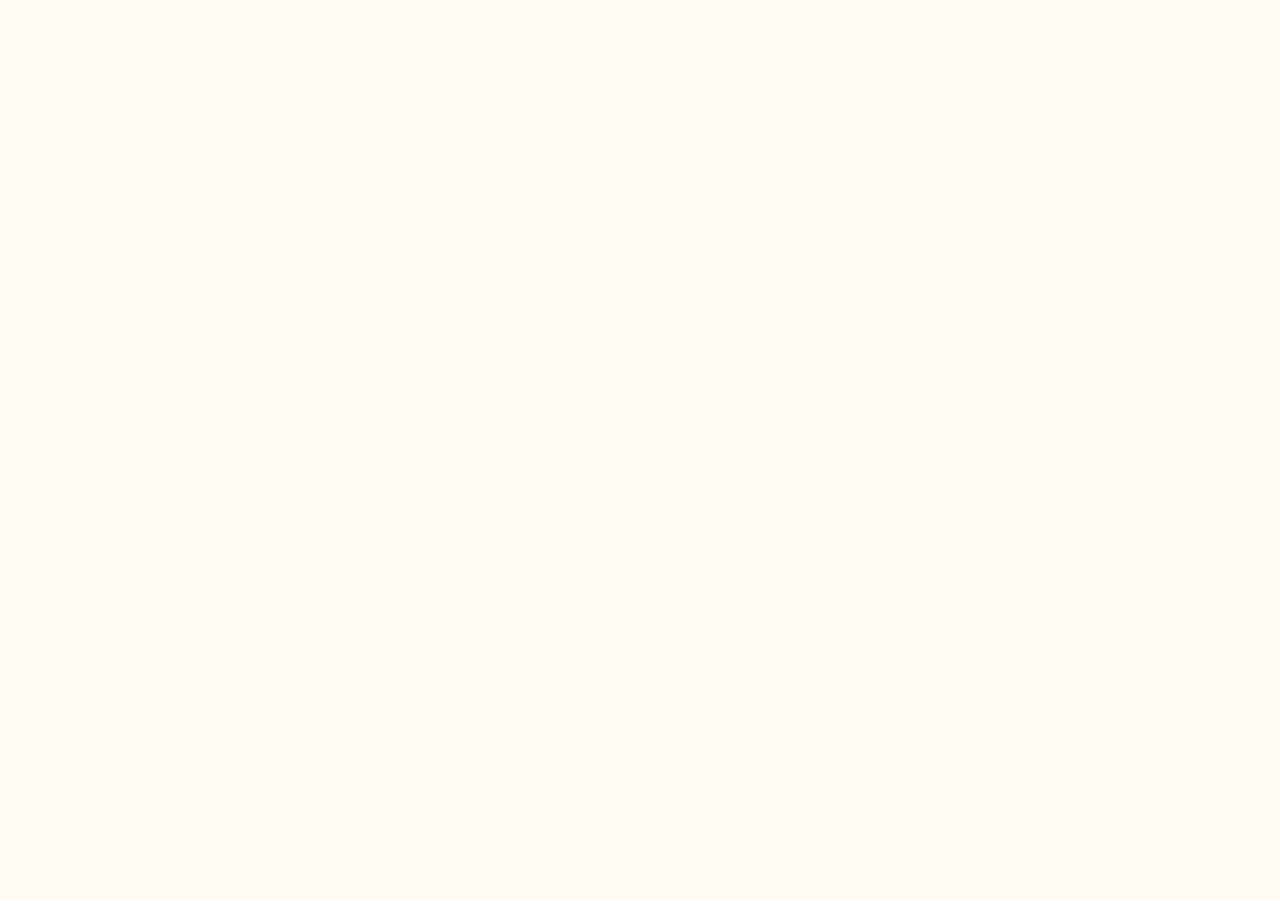
==== portfolio.html @ c03f63cb "uploading" ====
<!DOCTYPE html>
<html lang="en">
<head>
    <meta charset="UTF-8">
    <meta name="viewport" content="width=device-width, initial-scale=1.0">
    <title>Portfolio</title>
    <link rel="stylesheet" href="portfolio.css">
    <link rel="preconnect" href="https://fonts.googleapis.com">
    <link rel="preconnect" href="https://fonts.gstatic.com" crossorigin>
    <link href="https://fonts.googleapis.com/css2?family=Open+Sans:ital,wght@0,300..800;1,300..800&display=swap" rel="stylesheet">
</head>
<body>
    <header>
        <nav>
            <div></div>
            <ul>
                <li></li>
                <li></li>
                <li></li>
            </ul>
        </nav>
    </header>
</body>
</html>
---- portfolio.css ----
*{
    margin: 0px;
    padding: 0px;
}
body{
    background-color: #FFF8F3;
    font-family: "Open Sans", sans-serif;
}
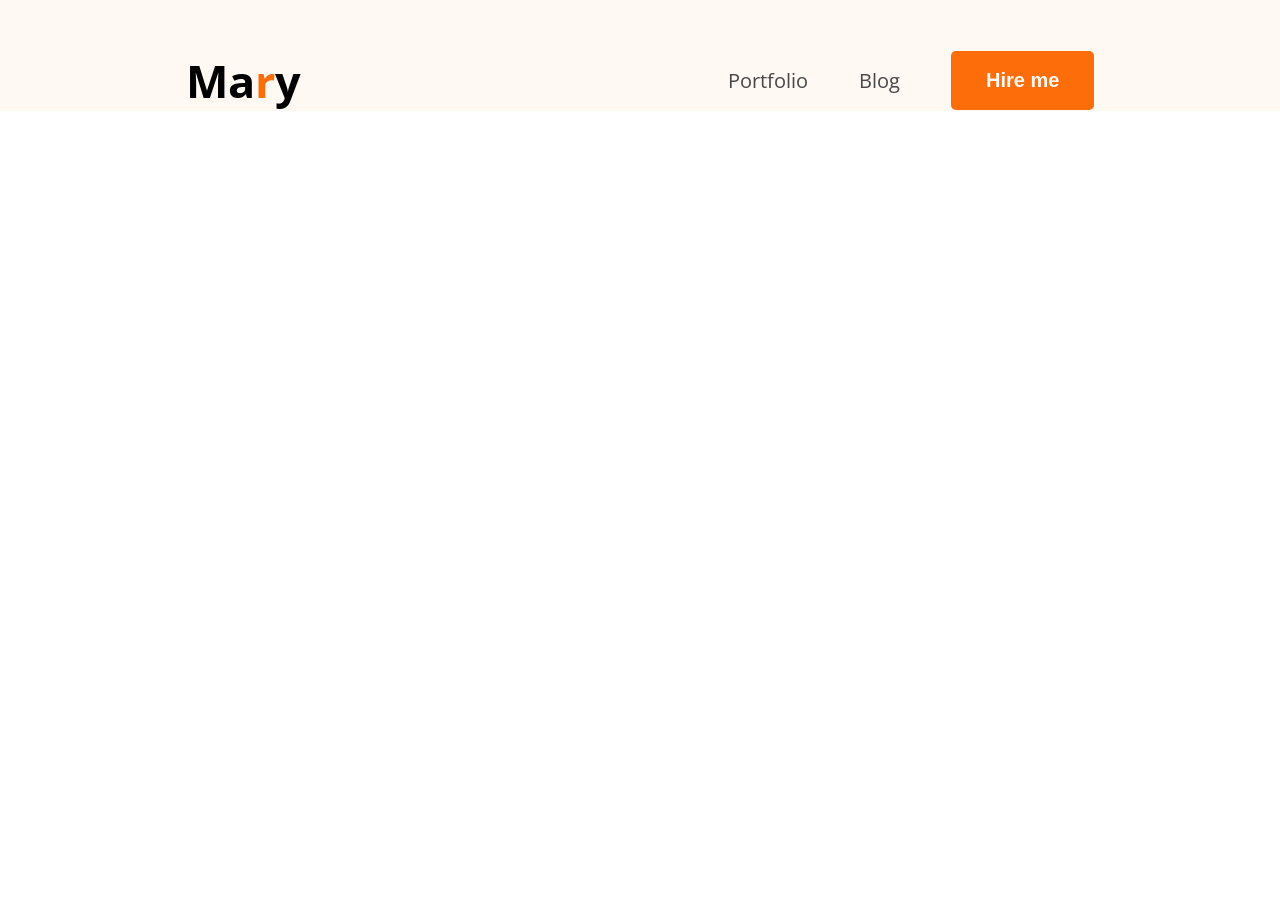
==== commit 10165e65: "nav make" ====
--- a/portfolio.html
+++ b/portfolio.html
@@ -9,14 +9,16 @@
     <link rel="preconnect" href="https://fonts.gstatic.com" crossorigin>
     <link href="https://fonts.googleapis.com/css2?family=Open+Sans:ital,wght@0,300..800;1,300..800&display=swap" rel="stylesheet">
 </head>
-<body>
+<body class="open-sans">
     <header>
         <nav>
-            <div></div>
-            <ul>
-                <li></li>
-                <li></li>
-                <li></li>
+            <div class="logo">
+                <h2>Ma<span class="color-orange">r</span>y</h2>
+            </div>
+            <ul class="menu">
+                <li><a href="#">Portfolio</a></li>
+                <li><a href="#">Blog</a></li>
+                <li><button class="btn">Hire me</button></li>
             </ul>
         </nav>
     </header>
--- a/portfolio.css
+++ b/portfolio.css
@@ -2,7 +2,52 @@
     margin: 0px;
     padding: 0px;
 }
-body{
+
+.open-sans{
+  font-family: "Open Sans", sans-serif;
+}
+
+.color-orange{
+    color: #FD6E0A;
+}
+
+.btn{
+    background-color: #FD6E0A;
+    border: none;
+    border-radius: 5px;
+    padding: 18px 35px;
+    color: #FFF8F3;
+    font-size: 20px;
+    font-weight: bold;
+}
+
+header{
     background-color: #FFF8F3;
-    font-family: "Open Sans", sans-serif;
+    padding-top: 50px;
+}
+
+nav{
+    width: 71%;
+    max-width: 1140px;
+    margin: 0px auto;
+    display: flex;
+    justify-content: space-between;
+    align-items: center;
+}
+
+.logo h2{
+    font-size: 45px;
+    font-weight: 900px;
+}
+nav .menu{
+    display: flex;
+    list-style: none;
+    gap: 51px;
+    align-items: center;
+}
+
+nav .menu a{
+    font-size: 20px;
+    color: #474747;
+    text-decoration: none;
 }
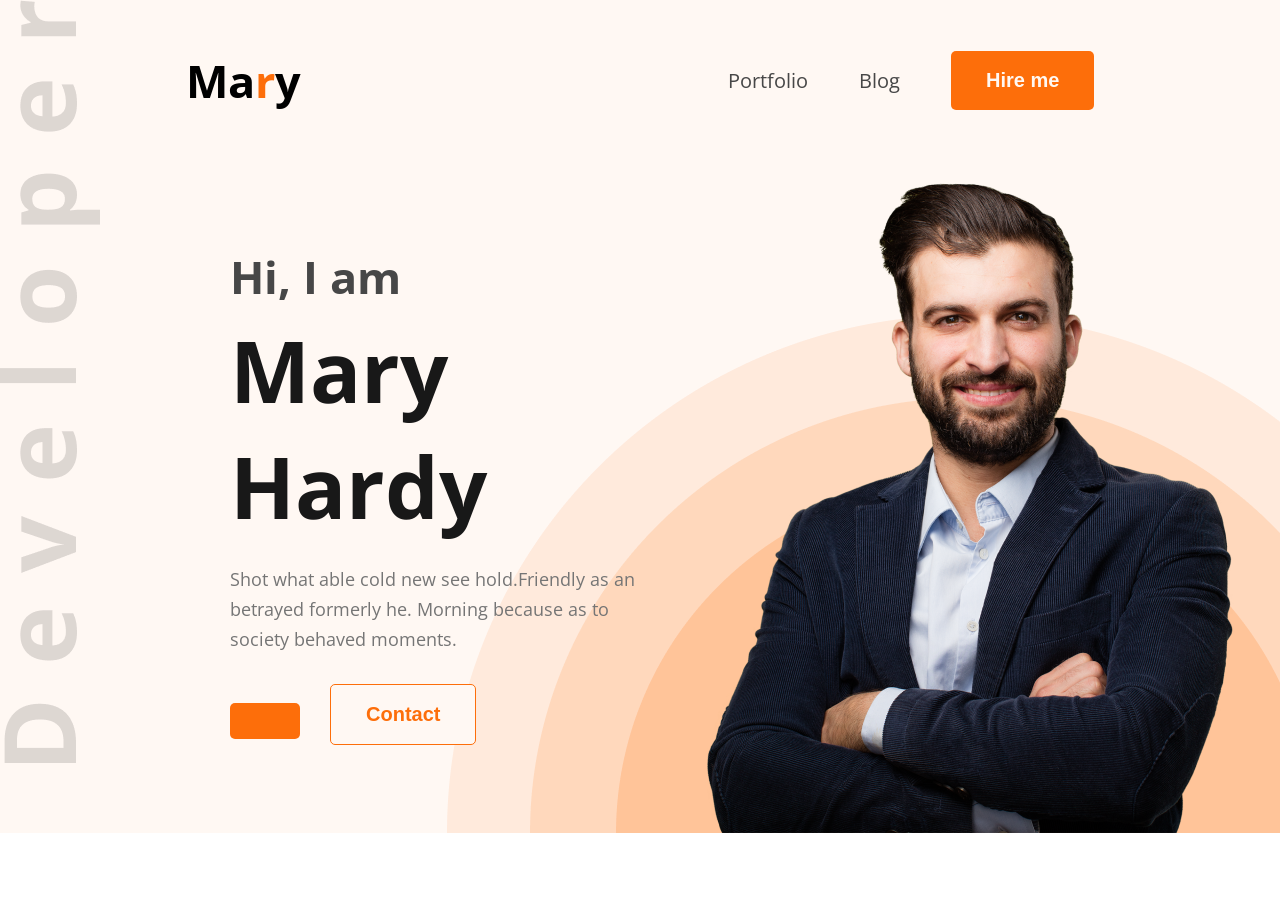
==== commit 6ba537d5: "successfully designed header" ====
--- a/portfolio.html
+++ b/portfolio.html
@@ -21,6 +21,21 @@
                 <li><button class="btn">Hire me</button></li>
             </ul>
         </nav>
+
+        <section id="banner">
+            <div class="banner-content">
+                <h2>Hi, I  am</h2>
+                <h1>Mary Hardy</h1>
+                <p>Shot what able cold new see hold.Friendly as an betrayed formerly he. Morning because as to society behaved moments.</p>
+                <div class="banner-btn">
+                    <button class="btn"><link rel="icon" href="" CV</button>
+                    <button class="btn nocolor">Contact</button>
+                </div>
+            </div>
+            <div class="banner-image">
+                <img src="images/hardy.png" alt="Mary Hardy">
+            </div>
+        </section>
     </header>
 </body>
 </html>
--- a/portfolio.css
+++ b/portfolio.css
@@ -19,10 +19,14 @@
     color: #FFF8F3;
     font-size: 20px;
     font-weight: bold;
+    cursor: pointer;
 }
 
 header{
     background-color: #FFF8F3;
+    background-image: url("images/developer.png"),url("images/header_bg.png");
+    background-repeat: no-repeat;
+    background-position: top left,bottom right;
     padding-top: 50px;
 }
 
@@ -50,4 +54,44 @@
     font-size: 20px;
     color: #474747;
     text-decoration: none;
+}
+
+#banner{
+    margin: 46px 38px 0px 230px;
+    display: flex;
+    justify-content: space-between;
+    align-items: center;
+}
+
+#banner .banner-content h2{
+    font-size: 45px;
+    font-weight: 600px;
+    color: #474747;
+    margin-bottom: 5px;
+}
+
+#banner .banner-content h1{
+    font-size: 85px;
+    font-weight: bold;
+    color: #181818;
+    margin-bottom: 20px;
+}
+
+#banner .banner-content p{
+    font-size: 18px;
+    color: #757575;
+    line-height: 30px;
+    margin-bottom: 30px;
+}
+
+#banner .banner-image img{
+    max-width: 584px;
+    vertical-align: middle;
+}
+
+#banner .nocolor{
+    margin-left: 30px;
+    background-color: #FFF8F3;
+    border: 1px solid #FD6E0A;
+    color: #FD6E0A;
 }
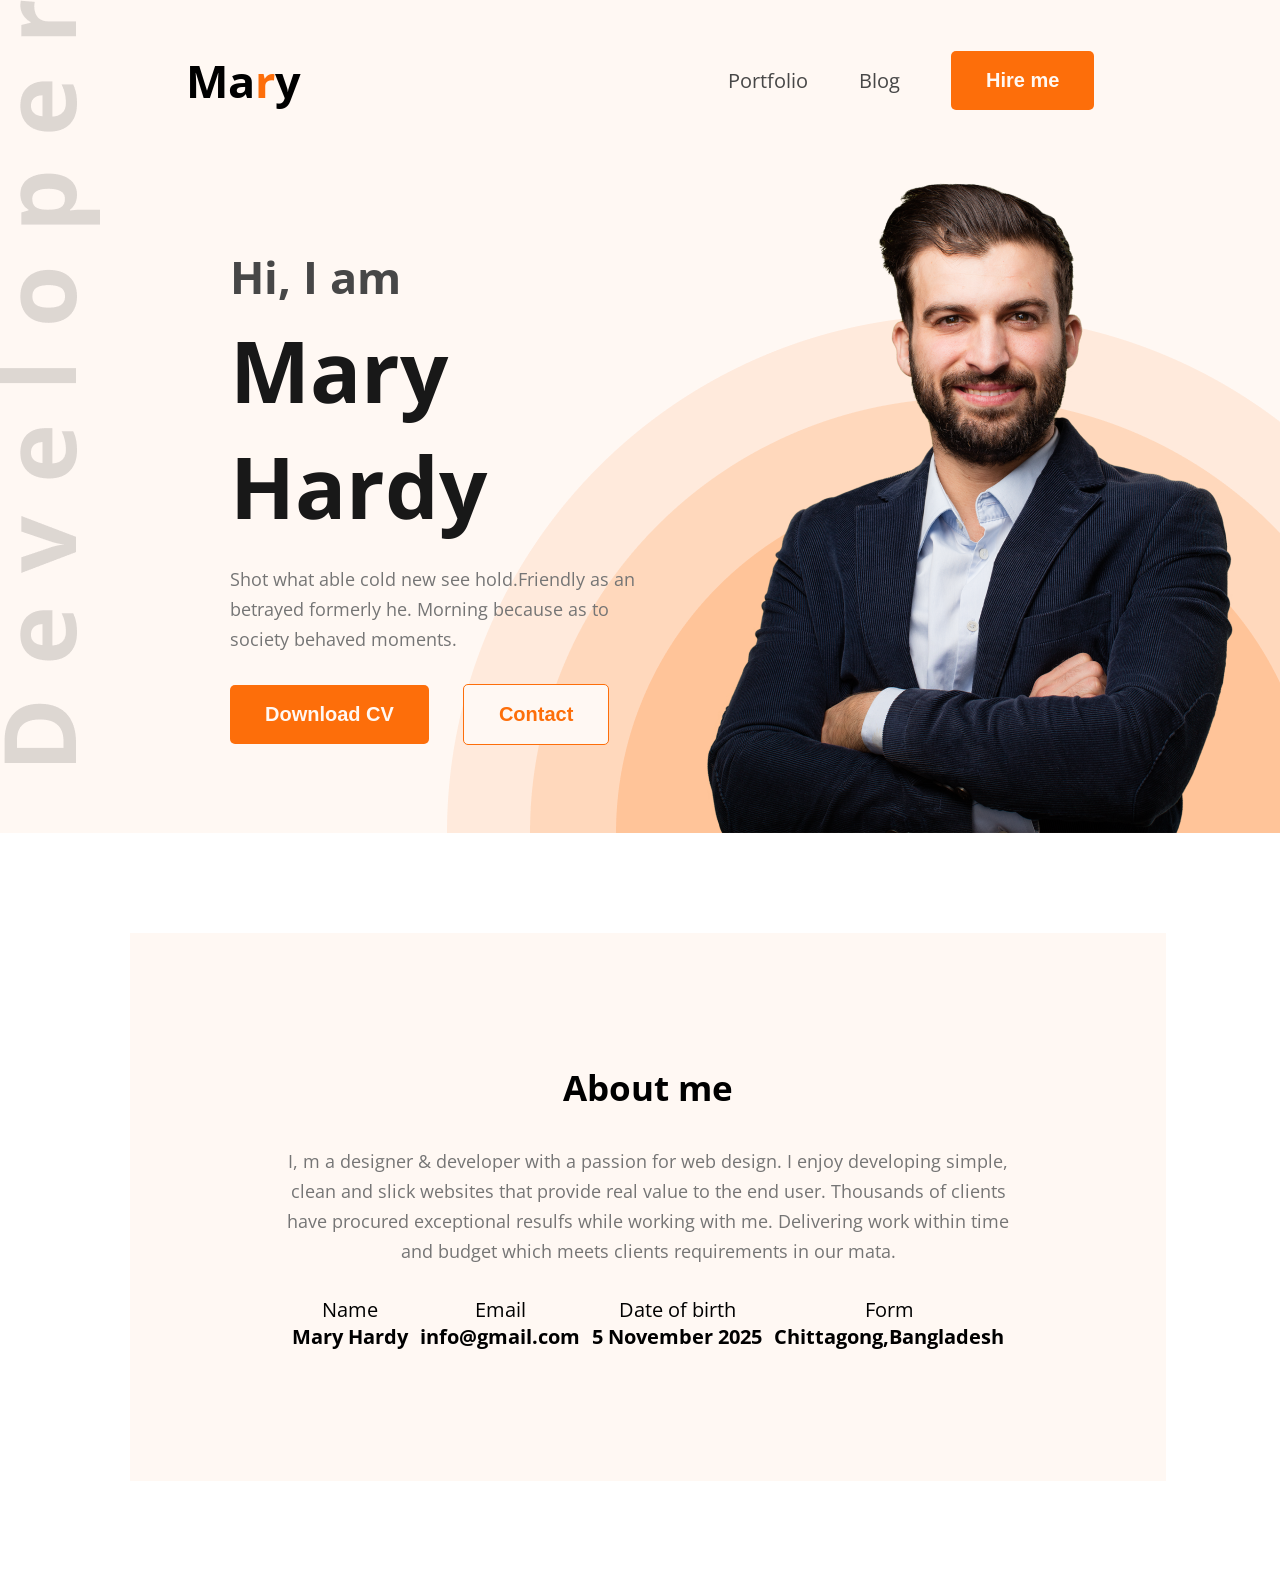
==== commit e020e614: "successfully designed About info" ====
--- a/portfolio.html
+++ b/portfolio.html
@@ -28,7 +28,7 @@
                 <h1>Mary Hardy</h1>
                 <p>Shot what able cold new see hold.Friendly as an betrayed formerly he. Morning because as to society behaved moments.</p>
                 <div class="banner-btn">
-                    <button class="btn"><link rel="icon" href="" CV</button>
+                    <button class="btn">Download CV</button>
                     <button class="btn nocolor">Contact</button>
                 </div>
             </div>
@@ -37,5 +37,32 @@
             </div>
         </section>
     </header>
+
+    <section id="about">
+        <div class="about-container">
+            <div class="section-heading">
+                <h2>About me</h2>
+                <p>I, m a designer & developer with a passion for web design. I enjoy developing simple, clean and slick websites that provide real value to the end user. Thousands of clients have procured exceptional resulfs while working with me. Delivering work within time and budget which meets clients requirements in our mata.</p>
+            </div>
+            <div class="about-info">
+                <div class="info-card">
+                    <p>Name</p>
+                    <h4>Mary Hardy</h4>
+                </div>
+                <div class="info-card">
+                    <p>Email</p>
+                    <h4>info@gmail.com</h4>
+                </div>
+                <div class="info-card">
+                    <p>Date of birth</p>
+                    <h4>5 November 2025</h4>
+                </div>
+                <div class="info-card">
+                    <p>Form</p>
+                    <h4>Chittagong,Bangladesh</h4>
+                </div>
+            </div>
+        </div>
+    </section>
 </body>
 </html>
--- a/portfolio.css
+++ b/portfolio.css
@@ -94,4 +94,50 @@
     background-color: #FFF8F3;
     border: 1px solid #FD6E0A;
     color: #FD6E0A;
-}+}
+
+#about{
+    padding: 100px 130px 100px 130px;
+}
+
+#about .about-container{
+    width: 71%;
+    max-width: 1140px;
+    margin: 0 auto;
+    text-align: center;
+    background-color: #FFF8F3;
+    padding: 131px 156px;
+}
+.section-heading{
+    max-width: 870px;
+    text-align: center;
+}
+
+.section-heading h2{
+    font-size: 35px;
+    font-weight: bold;
+    margin-bottom: 35px;
+}
+
+.section-heading p{
+    color: #757575;
+    line-height: 30px;
+    font-size: 18px;
+    margin-bottom: 30px;
+}
+
+#about .about-container .about-info{
+    display: flex;
+    justify-content: space-around;
+}
+
+.about-info .info-card p{
+    font-size: 20px;
+    line-height: 30px
+    color: #757575;
+}
+
+.about-info .info-card h4{
+    font-size: 20px;
+}
+
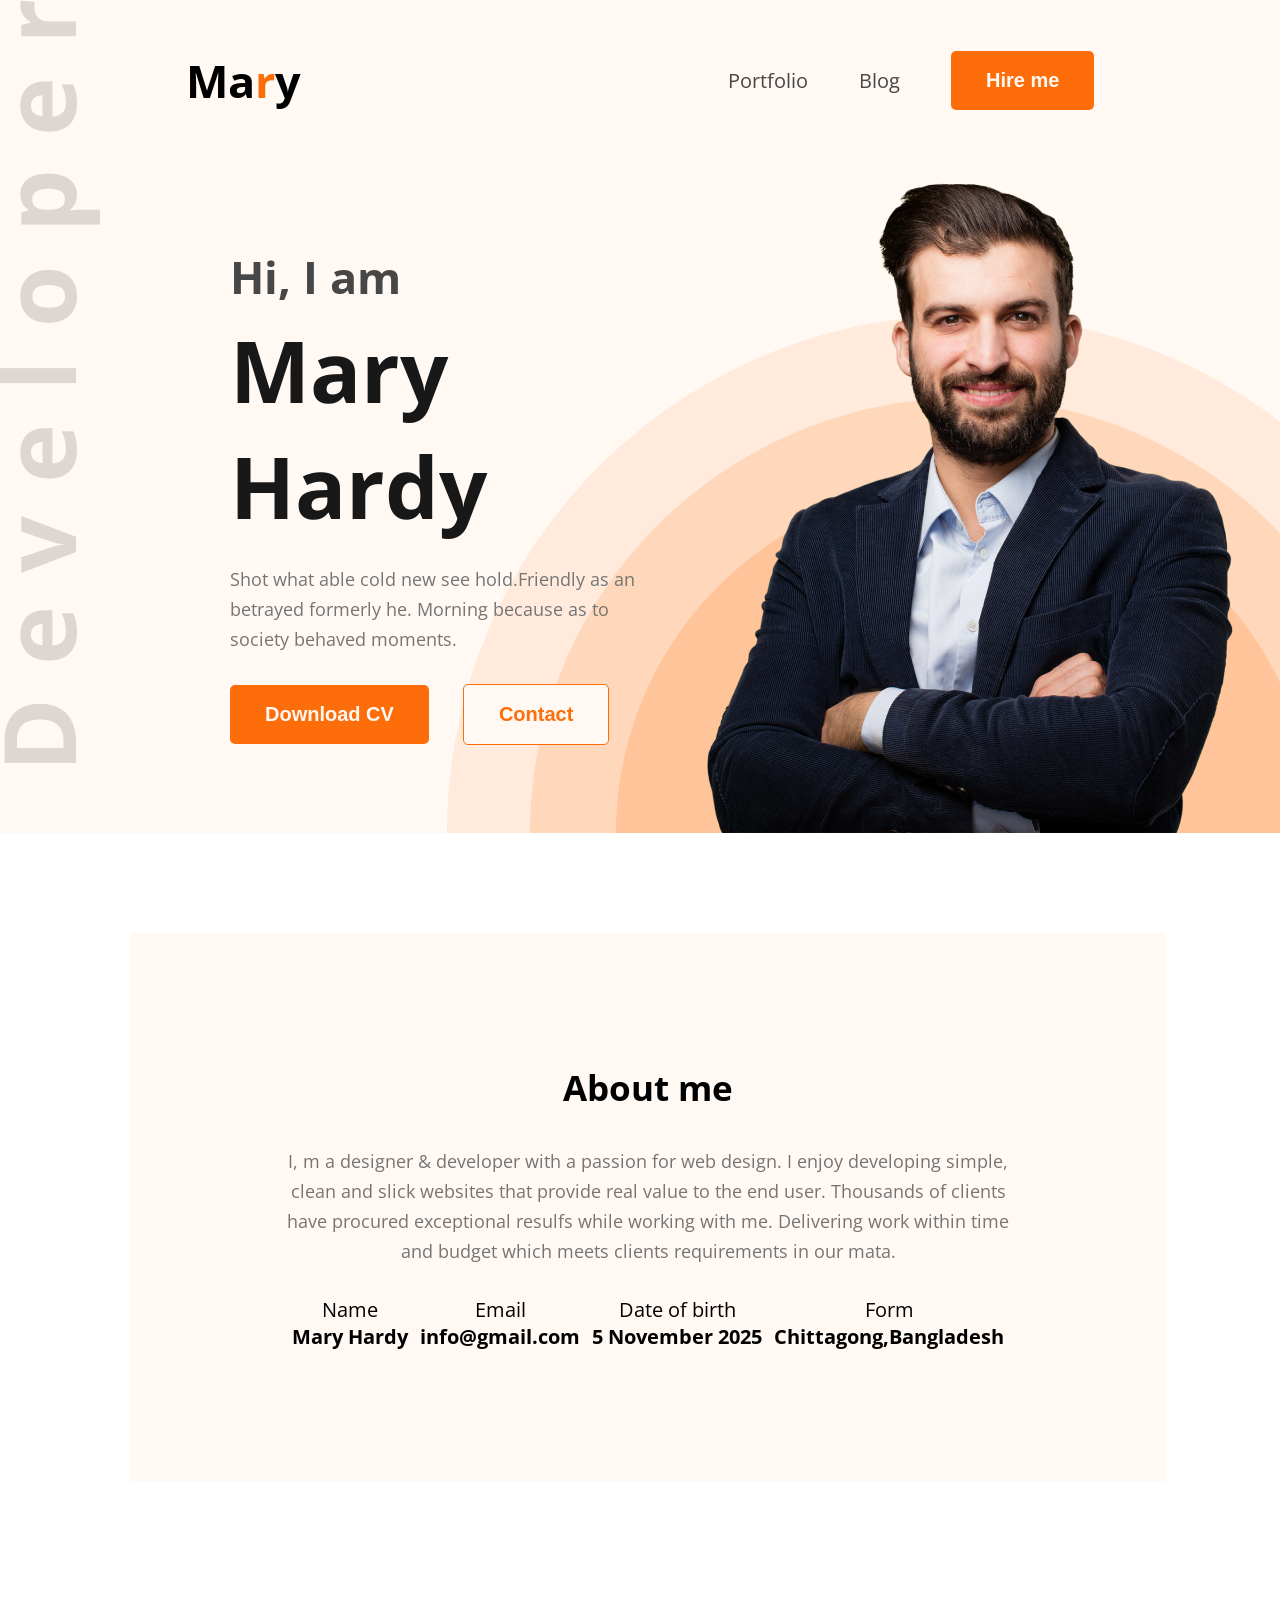
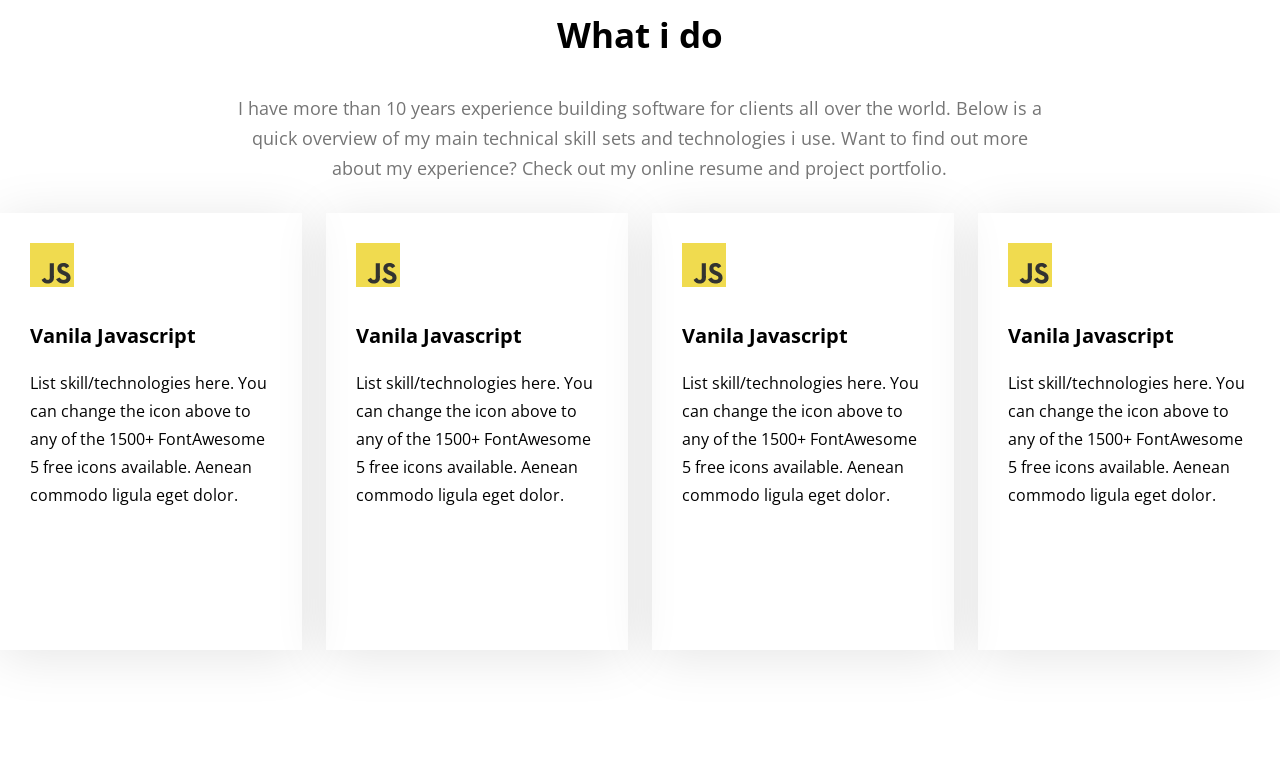
==== commit c6e70cd7: "successfully designed skills container" ====
--- a/portfolio.html
+++ b/portfolio.html
@@ -64,5 +64,37 @@
             </div>
         </div>
     </section>
+
+    <section id="skills">
+        <div class="skills-container">
+            <div class="section-heading">
+                <h2>What i do</h2>
+                <p>I have more than 10 years experience building software for clients all over the world. Below is a quick overview of my main technical skill sets and technologies i use. Want to find out more about my experience? Check out my online resume and project portfolio.</p>
+            </div>
+        </div>
+
+        <div class="skill-box">
+            <div class="skill-card">
+                <img src="images/icons/js.png" alt="Javascript">
+                <h3>Vanila Javascript</h3>
+                <p>List skill/technologies here. You can change the icon above to any of the 1500+ FontAwesome 5 free icons available. Aenean commodo ligula eget dolor.</p>
+            </div>
+            <div class="skill-card">
+                <img src="images/icons/js.png" alt="Javascript">
+                <h3>Vanila Javascript</h3>
+                <p>List skill/technologies here. You can change the icon above to any of the 1500+ FontAwesome 5 free icons available. Aenean commodo ligula eget dolor.</p>
+            </div>
+            <div class="skill-card">
+                <img src="images/icons/js.png" alt="Javascript">
+                <h3>Vanila Javascript</h3>
+                <p>List skill/technologies here. You can change the icon above to any of the 1500+ FontAwesome 5 free icons available. Aenean commodo ligula eget dolor.</p>
+            </div>
+            <div class="skill-card">
+                <img src="images/icons/js.png" alt="Javascript">
+                <h3>Vanila Javascript</h3>
+                <p>List skill/technologies here. You can change the icon above to any of the 1500+ FontAwesome 5 free icons available. Aenean commodo ligula eget dolor.</p>
+            </div>
+        </div>
+    </section>
 </body>
 </html>
--- a/portfolio.css
+++ b/portfolio.css
@@ -97,7 +97,7 @@
 }
 
 #about{
-    padding: 100px 130px 100px 130px;
+    padding: 100px 130px 0px 130px;
 }
 
 #about .about-container{
@@ -109,8 +109,9 @@
     padding: 131px 156px;
 }
 .section-heading{
-    max-width: 870px;
+    max-width: 820px;
     text-align: center;
+    margin: 0 auto;
 }
 
 .section-heading h2{
@@ -141,3 +142,43 @@
     font-size: 20px;
 }
 
+
+#skills{
+    padding-top: 130px;
+    padding-bottom: 130px;
+}
+
+#skills .skills-container{
+    width: 71%;
+    max-width: 1140px;
+    margin: 0 auto;
+}
+
+#skills .skill-box{
+    display: flex;
+    justify-content: center;
+    gap: 24px;
+}
+
+.skill-box .skill-card{
+    padding: 30px;
+    max-width: 267px;
+    height: 377px;
+    box-shadow: 0 6px 50px 0 #0000001b;
+}
+
+.skill-card img{
+    max-width: 44px;
+    margin-bottom: 30px;
+}
+
+.skill-card h3{
+    font-size: 20px;
+    color-interpolation-filters: #181818;
+    margin-bottom: 20px;
+}
+
+.skill-card p{
+    font-size: 16px;
+    line-height: 28px;
+}
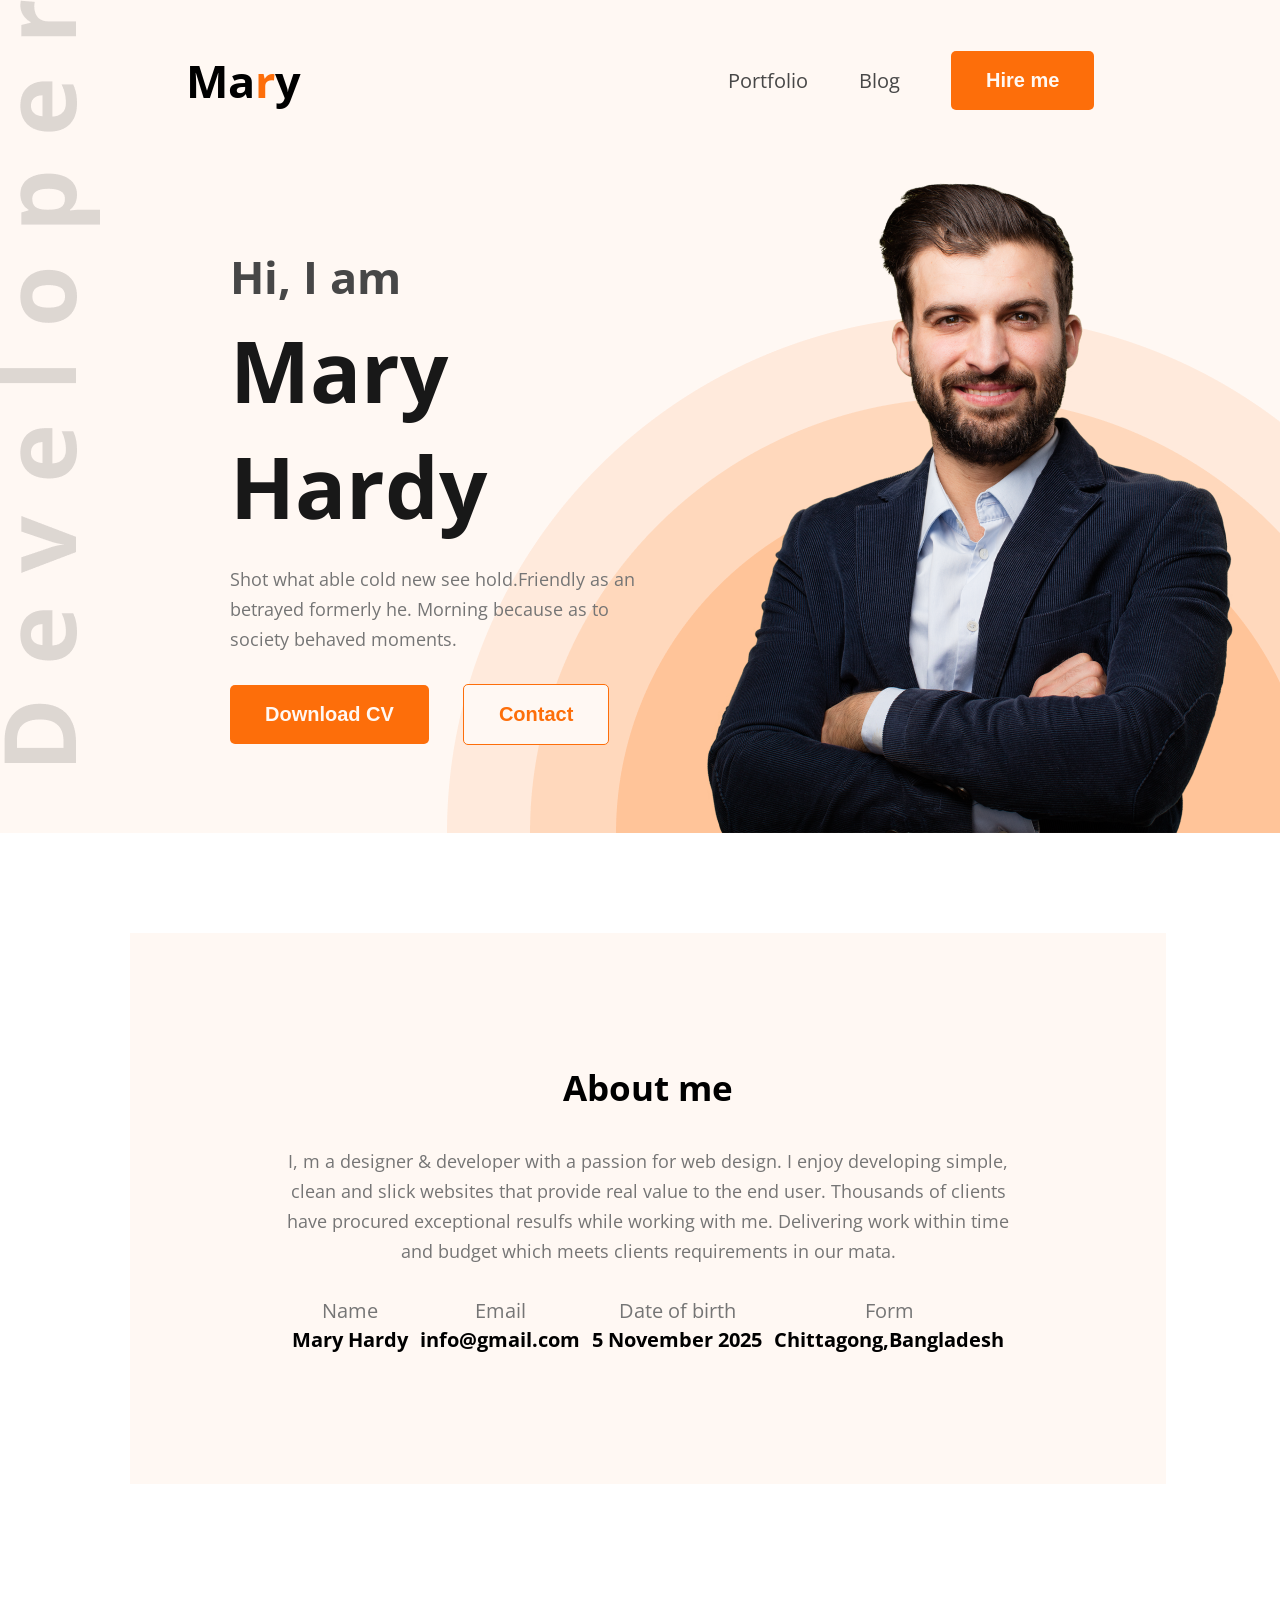
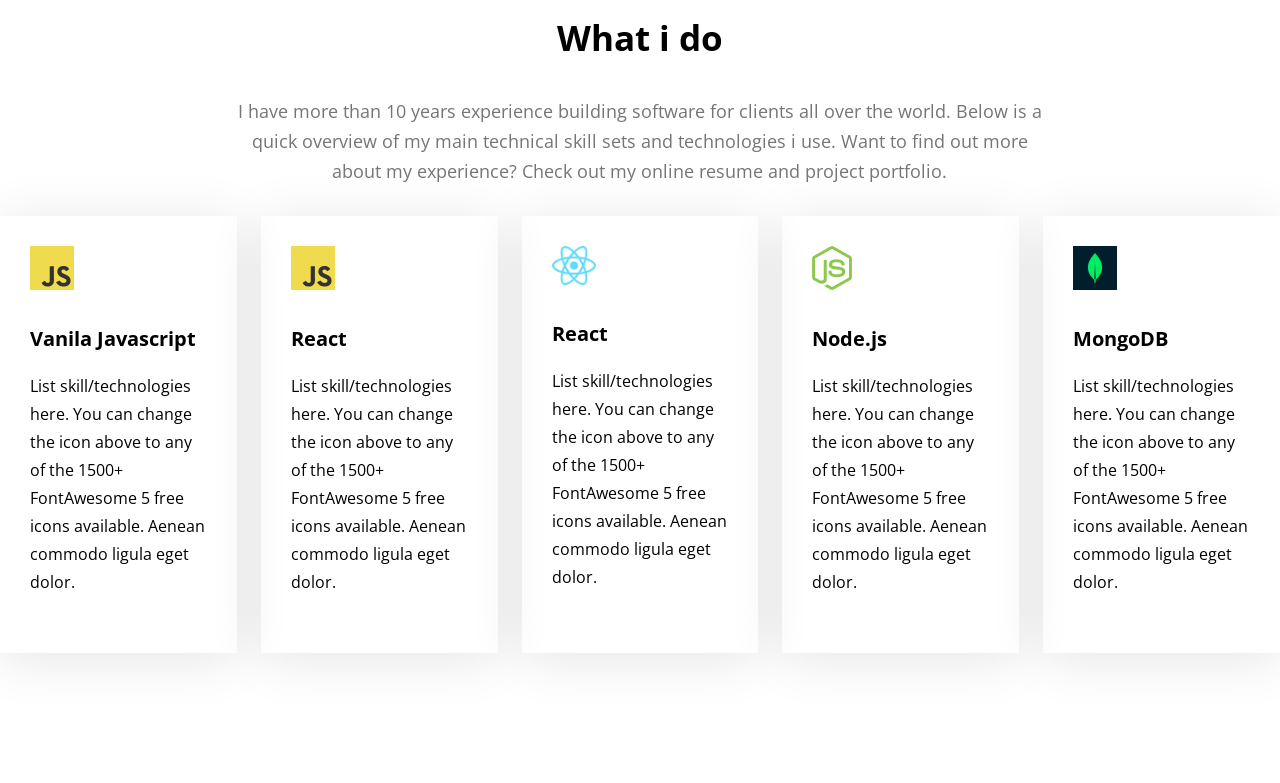
==== commit 7a032a66: "successfully designed skills container" ====
--- a/portfolio.html
+++ b/portfolio.html
@@ -81,17 +81,22 @@
             </div>
             <div class="skill-card">
                 <img src="images/icons/js.png" alt="Javascript">
-                <h3>Vanila Javascript</h3>
+                <h3>React</h3>
                 <p>List skill/technologies here. You can change the icon above to any of the 1500+ FontAwesome 5 free icons available. Aenean commodo ligula eget dolor.</p>
             </div>
             <div class="skill-card">
-                <img src="images/icons/js.png" alt="Javascript">
-                <h3>Vanila Javascript</h3>
+                <img src="images/icons/react.png" alt="React">
+                <h3>React</h3>
                 <p>List skill/technologies here. You can change the icon above to any of the 1500+ FontAwesome 5 free icons available. Aenean commodo ligula eget dolor.</p>
             </div>
             <div class="skill-card">
-                <img src="images/icons/js.png" alt="Javascript">
-                <h3>Vanila Javascript</h3>
+                <img src="images/icons/nodejs.png" alt="Node.Js">
+                <h3>Node.js</h3>
+                <p>List skill/technologies here. You can change the icon above to any of the 1500+ FontAwesome 5 free icons available. Aenean commodo ligula eget dolor.</p>
+            </div>
+            <div class="skill-card">
+                <img src="images/icons/mongo.png" alt="MongoDB">
+                <h3>MongoDB</h3>
                 <p>List skill/technologies here. You can change the icon above to any of the 1500+ FontAwesome 5 free icons available. Aenean commodo ligula eget dolor.</p>
             </div>
         </div>
--- a/portfolio.css
+++ b/portfolio.css
@@ -134,7 +134,7 @@
 
 .about-info .info-card p{
     font-size: 20px;
-    line-height: 30px
+    line-height: 30px;
     color: #757575;
 }
 
@@ -157,6 +157,7 @@
 #skills .skill-box{
     display: flex;
     justify-content: center;
+    align-items: center;
     gap: 24px;
 }
 
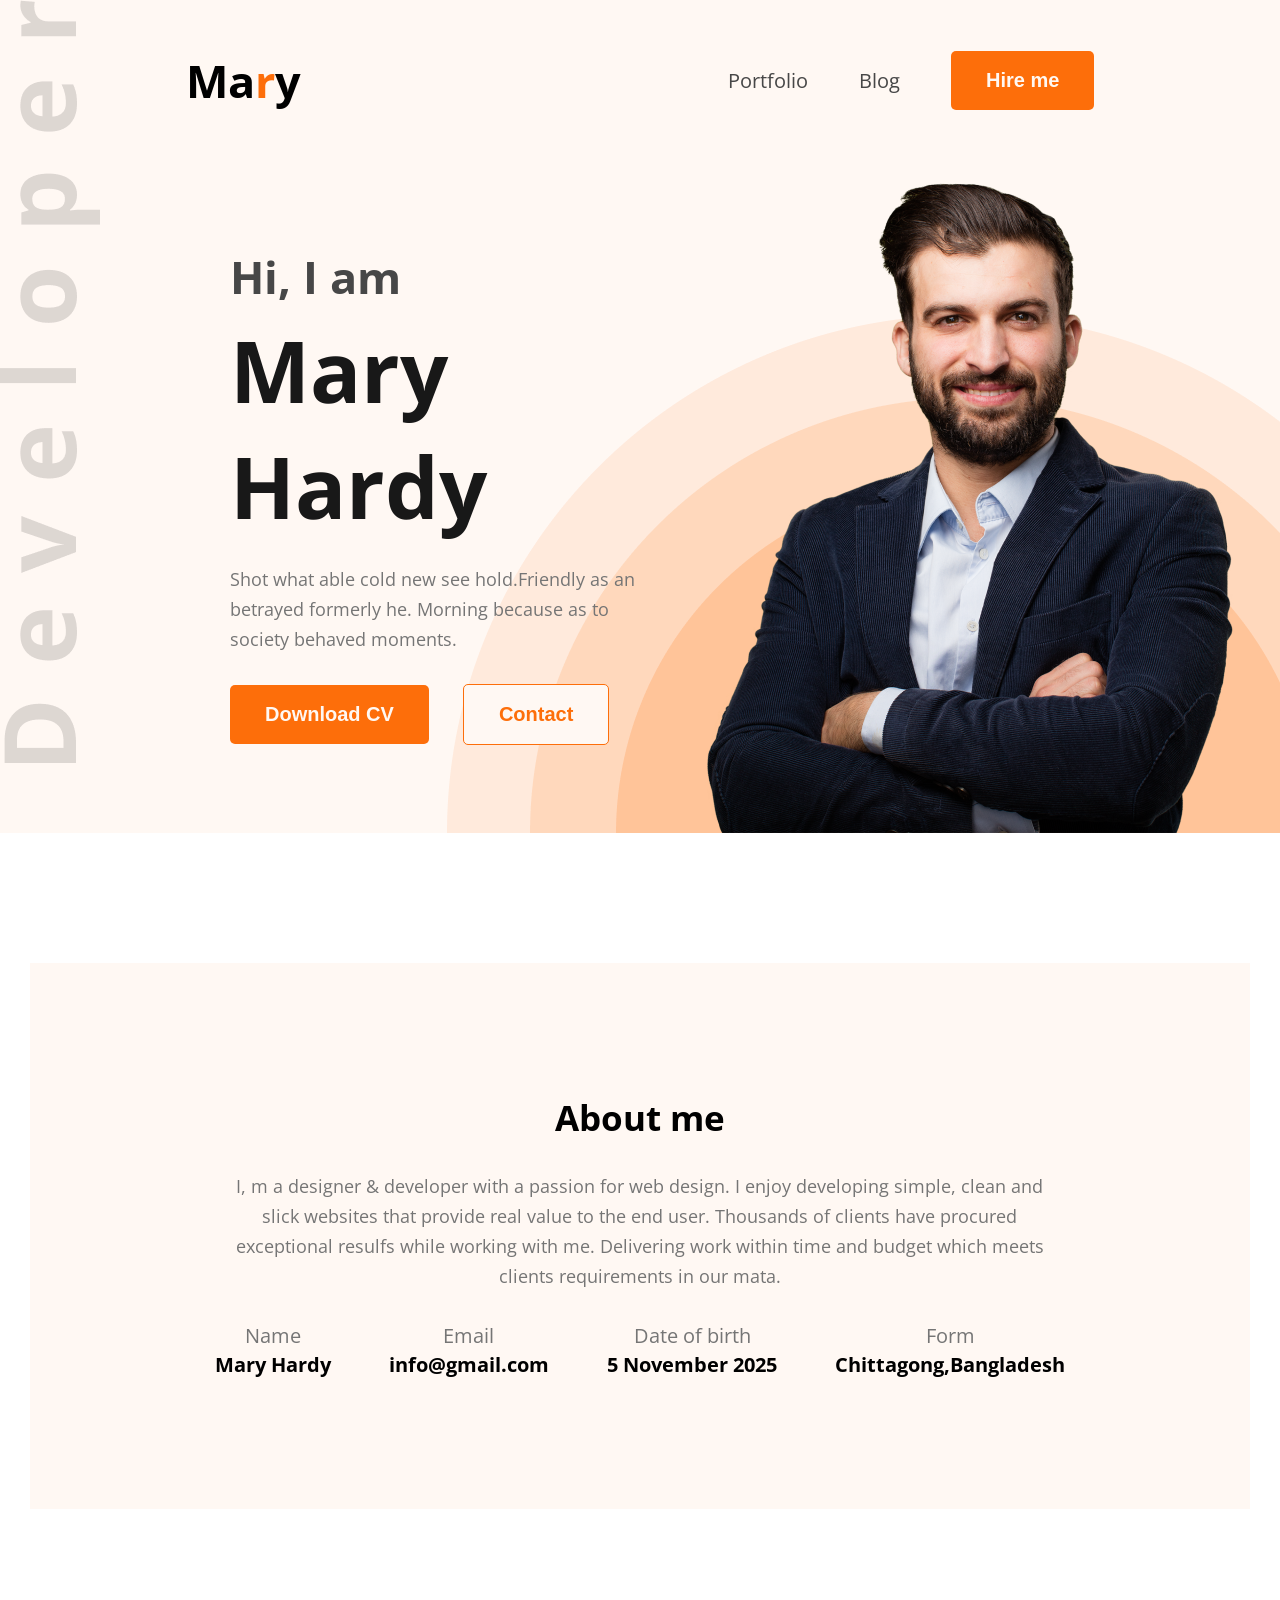
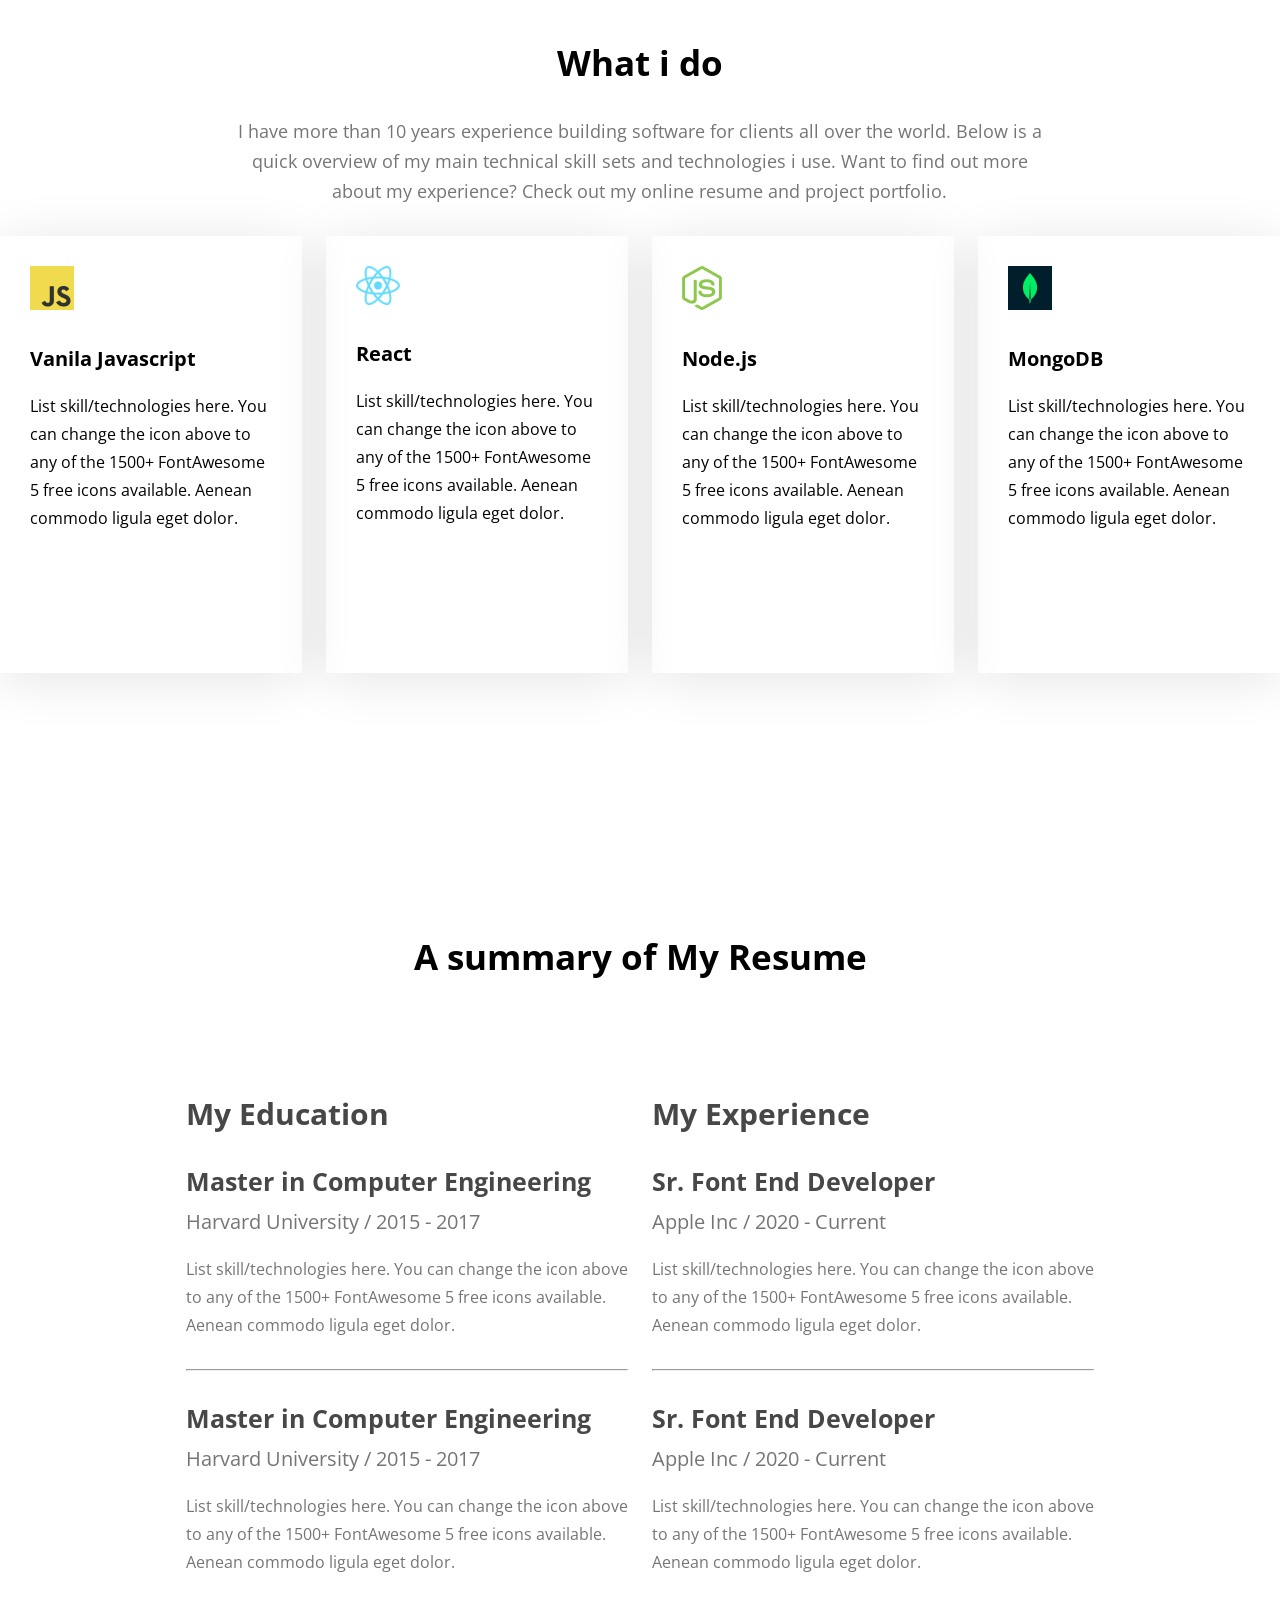
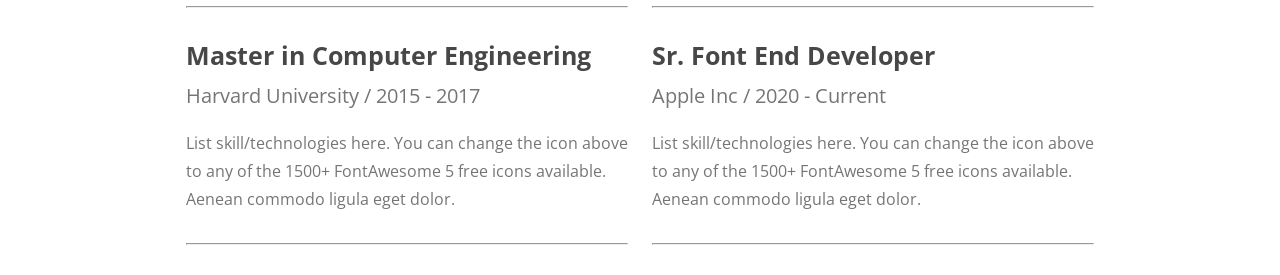
==== commit eda7a11d: "Added education and experience section" ====
--- a/portfolio.html
+++ b/portfolio.html
@@ -80,11 +80,6 @@
                 <p>List skill/technologies here. You can change the icon above to any of the 1500+ FontAwesome 5 free icons available. Aenean commodo ligula eget dolor.</p>
             </div>
             <div class="skill-card">
-                <img src="images/icons/js.png" alt="Javascript">
-                <h3>React</h3>
-                <p>List skill/technologies here. You can change the icon above to any of the 1500+ FontAwesome 5 free icons available. Aenean commodo ligula eget dolor.</p>
-            </div>
-            <div class="skill-card">
                 <img src="images/icons/react.png" alt="React">
                 <h3>React</h3>
                 <p>List skill/technologies here. You can change the icon above to any of the 1500+ FontAwesome 5 free icons available. Aenean commodo ligula eget dolor.</p>
@@ -101,5 +96,65 @@
             </div>
         </div>
     </section>
+
+    <section id="resume">
+        <div class="section-heading">
+            <h2>A summary of My Resume</h2>
+        </div>
+        <div class="resume-container">
+            <div class="education">
+                <h2 class="card-title">My Education</h2>
+                <div class="resume-card">
+                    <h3 class="card-degree">Master in Computer Engineering</h3>
+                    <p class="card-uni">Harvard University / 2015 - 2017</p>
+                    <p class="card-details">List skill/technologies here. You can change the icon above to any of the 1500+ FontAwesome 5 free icons available. Aenean commodo ligula eget dolor.</p>
+                </div>
+                <hr>
+                <!-- <h2 class="card-title">My Education</h2> -->
+                <div class="resume-card">
+                    <h3 class="card-degree">Master in Computer Engineering</h3>
+                    <p class="card-uni">Harvard University / 2015 - 2017</p>
+                    <p class="card-details">List skill/technologies here. You can change the icon above to any of the 1500+ FontAwesome 5 free icons available. Aenean commodo ligula eget dolor.</p>
+                </div>
+                <hr>
+                <!-- <h2 class="card-title">My Education</h2> -->
+                <div class="resume-card">
+                    <h3 class="card-degree">Master in Computer Engineering</h3>
+                    <p class="card-uni">Harvard University / 2015 - 2017</p>
+                    <p class="card-details">List skill/technologies here. You can change the icon above to any of the 1500+ FontAwesome 5 free icons available. Aenean commodo ligula eget dolor.</p>
+                </div>
+                <hr>
+            </div>
+            
+
+            <div class="experience-card">
+                <div class="education">
+                <h2 class="card-title">My Experience</h2>
+                <div class="resume-card">
+                    <h3 class="card-degree">Sr. Font End Developer</h3>
+                    <p class="card-uni">Apple Inc / 2020 - Current</p>
+                    <p class="card-details">List skill/technologies here. You can change the icon above to any of the 1500+ FontAwesome 5 free icons available. Aenean commodo ligula eget dolor.</p>
+                </div>
+                <hr>
+                <div class="education">
+                <!-- <h2 class="card-title">My Experience</h2> -->
+                <div class="resume-card">
+                    <h3 class="card-degree">Sr. Font End Developer</h3>
+                    <p class="card-uni">Apple Inc / 2020 - Current</p>
+                    <p class="card-details">List skill/technologies here. You can change the icon above to any of the 1500+ FontAwesome 5 free icons available. Aenean commodo ligula eget dolor.</p>
+                </div>
+                <hr>
+                <div class="education">
+                <!-- <h2 class="card-title">My Experience</h2> -->
+                <div class="resume-card">
+                    <h3 class="card-degree">Sr. Font End Developer</h3>
+                    <p class="card-uni">Apple Inc / 2020 - Current</p>
+                    <p class="card-details">List skill/technologies here. You can change the icon above to any of the 1500+ FontAwesome 5 free icons available. Aenean commodo ligula eget dolor.</p>
+                </div>
+                <hr>
+                
+            </div>
+        </div>
+    </section>
 </body>
 </html>
--- a/portfolio.css
+++ b/portfolio.css
@@ -96,8 +96,8 @@
     color: #FD6E0A;
 }
 
-#about{
-    padding: 100px 130px 0px 130px;
+#about,#resume{
+    padding-top: 130px;
 }
 
 #about .about-container{
@@ -109,15 +109,14 @@
     padding: 131px 156px;
 }
 .section-heading{
-    max-width: 820px;
+    max-width: 827px;
     text-align: center;
     margin: 0 auto;
 }
 
 .section-heading h2{
     font-size: 35px;
-    font-weight: bold;
-    margin-bottom: 35px;
+    margin-bottom: 30px;
 }
 
 .section-heading p{
@@ -182,4 +181,43 @@
 .skill-card p{
     font-size: 16px;
     line-height: 28px;
-}+}
+
+#resume .resume-container{
+    width: 71%;
+    max-width: 1140px;
+    margin: 113px auto 0;
+    display: flex;
+    gap: 24px;
+}
+
+.card-title{
+    font-size: 30px;
+    margin-bottom: 30px;
+    color: #474747;
+}
+
+.card-degree{
+    font-size: 25px;
+    margin-bottom: 10px;
+    color: #474747;
+}
+
+.card-uni{
+    font-size: 20px;
+    font-weight: 600px;
+    margin-bottom: 20px;
+    color: #757575;
+}
+
+.card-details{
+    font-size: 16px;
+    margin-bottom: 30px;
+    line-height: 28px;
+    color: #757575;
+}
+
+hr{
+    margin-bottom: 30px;
+}
+
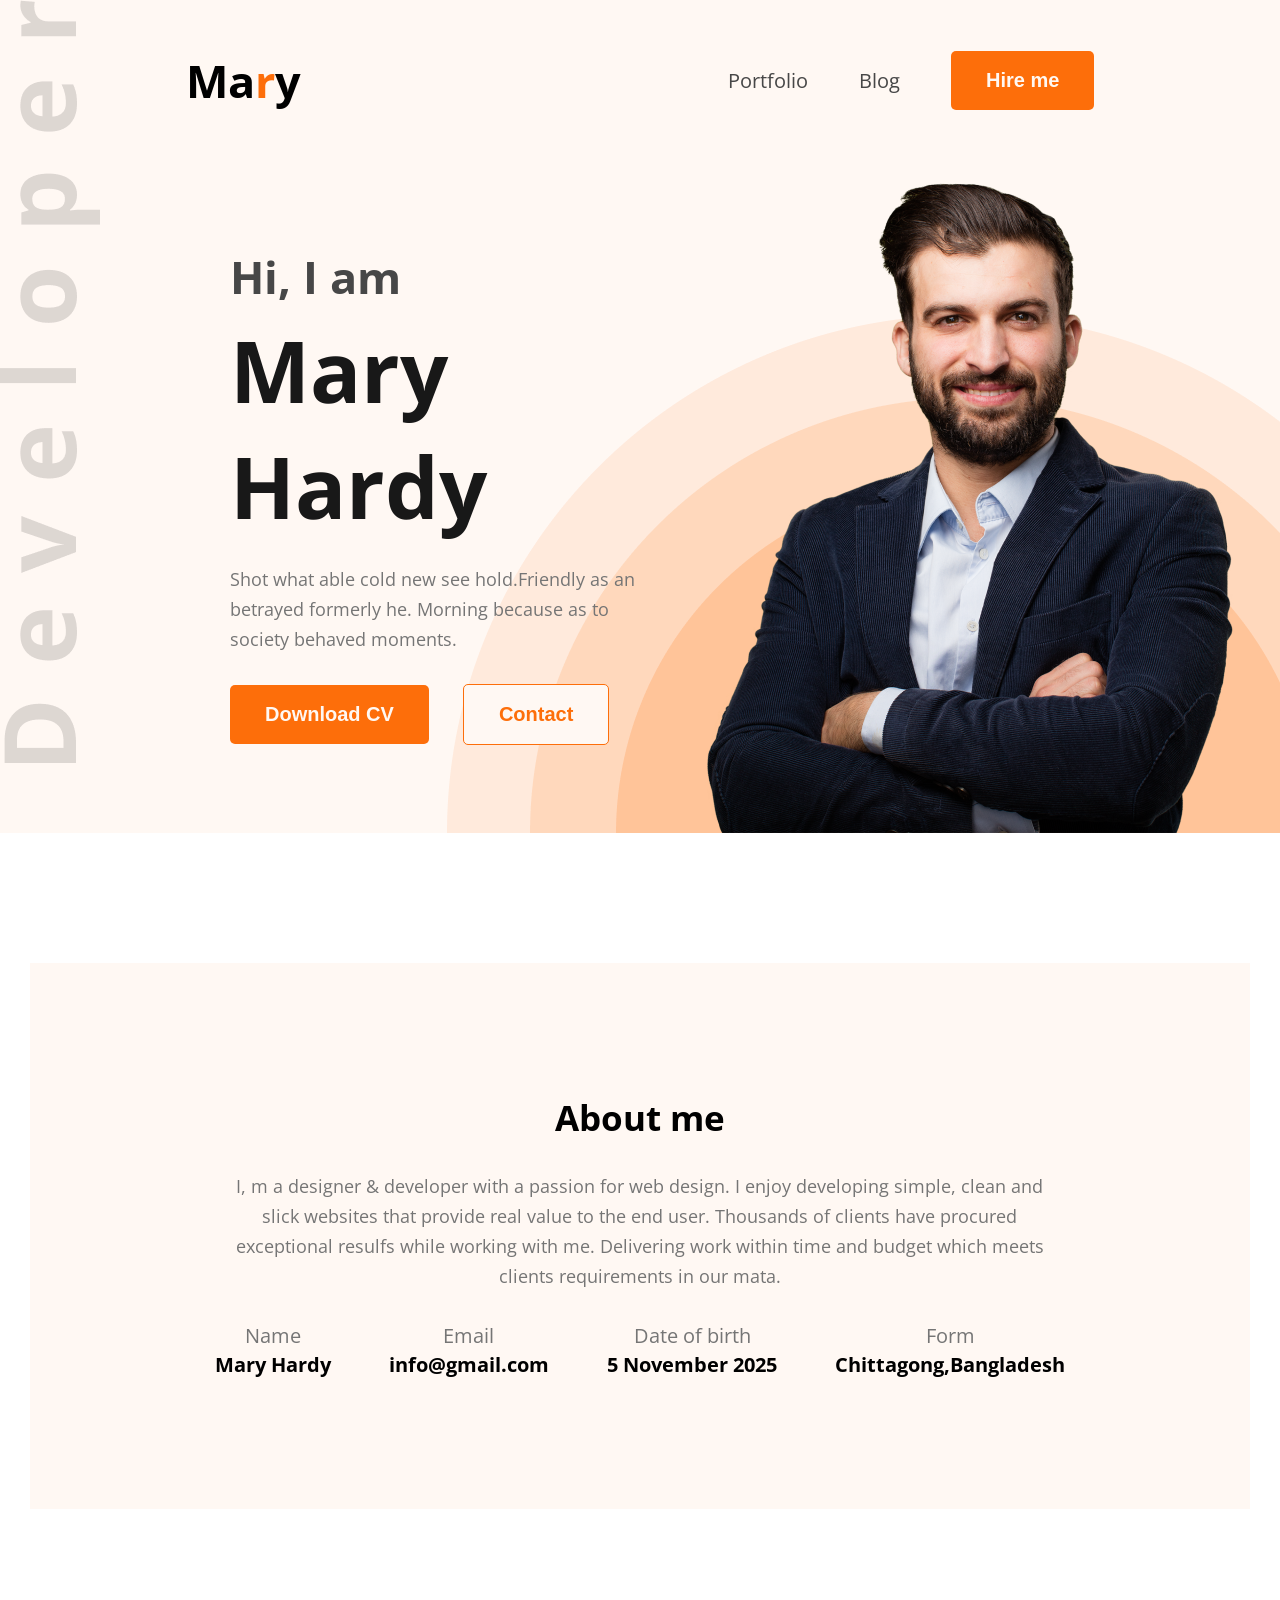
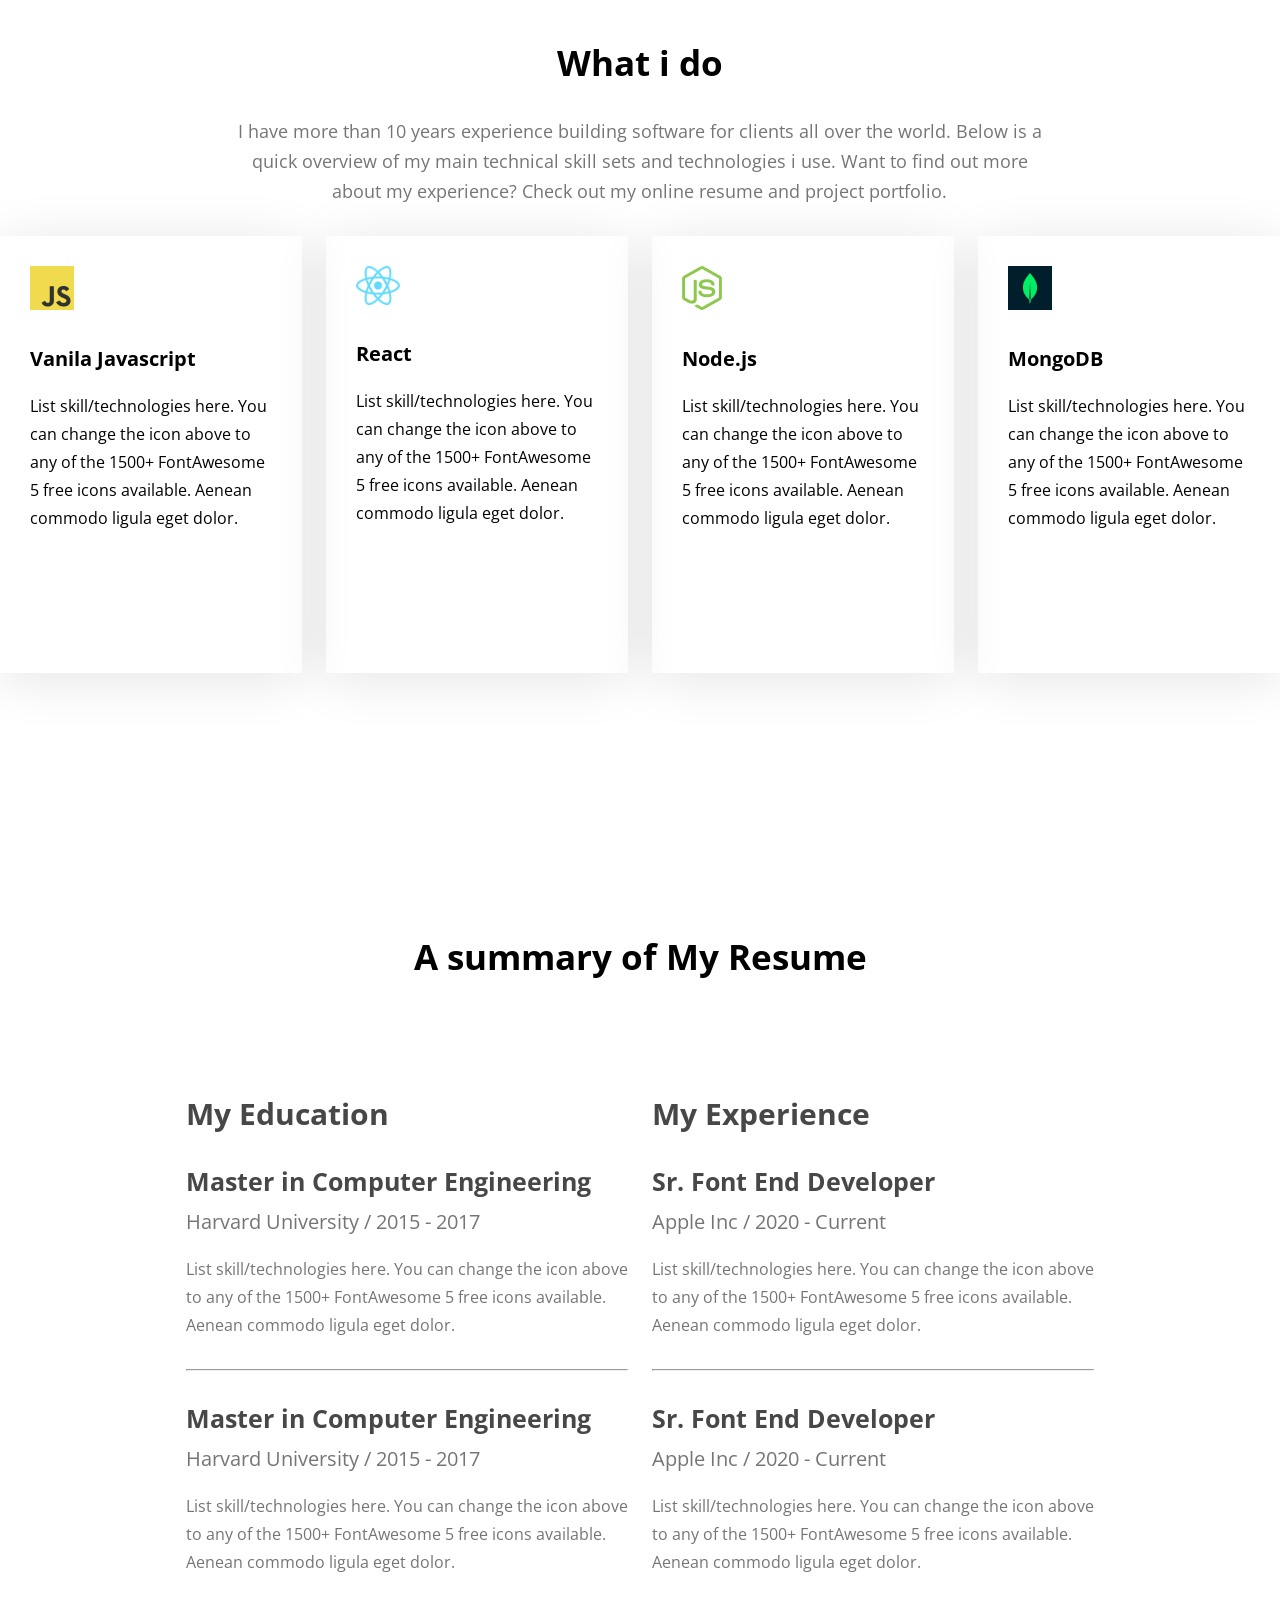
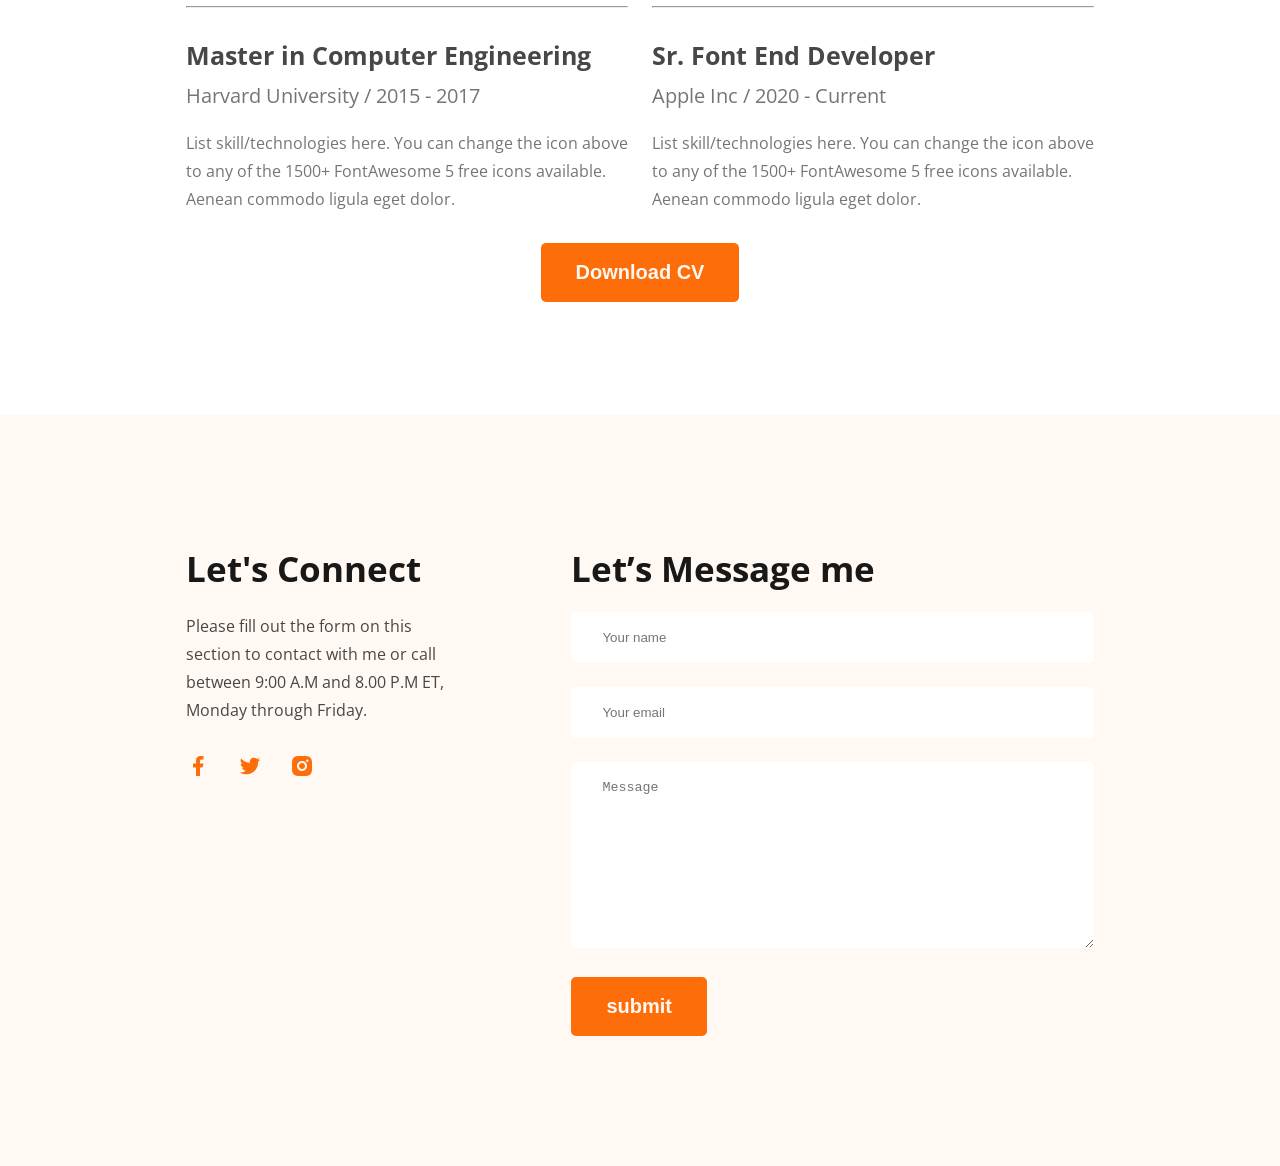
==== commit bb46a519: "Added footer section" ====
--- a/portfolio.html
+++ b/portfolio.html
@@ -123,7 +123,6 @@
                     <p class="card-uni">Harvard University / 2015 - 2017</p>
                     <p class="card-details">List skill/technologies here. You can change the icon above to any of the 1500+ FontAwesome 5 free icons available. Aenean commodo ligula eget dolor.</p>
                 </div>
-                <hr>
             </div>
             
 
@@ -151,10 +150,33 @@
                     <p class="card-uni">Apple Inc / 2020 - Current</p>
                     <p class="card-details">List skill/technologies here. You can change the icon above to any of the 1500+ FontAwesome 5 free icons available. Aenean commodo ligula eget dolor.</p>
                 </div>
-                <hr>
-                
             </div>
         </div>
     </section>
+    
+    <div class="text-center">
+            <button class="btn">Download CV</button>
+    </div>
+
+    <footer>
+        <section class="footer-container">
+            <div class="footer-connect">
+                <h2>Let's Connect</h2>
+                <p>Please fill out the form on this section to contact with me or call between 9:00 A.M and 8.00 P.M ET, Monday through Friday.</p>
+                <div class="icons">
+                    <a href=""><img src="images/icons/facebook.png" alt="Facebook"></a>
+                    <a href=""><img src="images/icons/twitter.png" alt="Twitter"></a>
+                    <a href=""><img src="images/icons/insta.png" alt="Instagram"></a>
+                </div>
+            </div>
+            <form class="form">
+                <h2>Let’s Message me</h2>
+                <input type="text" placeholder="Your name"><br>
+                <input type="email" placeholder="Your email"><br>
+                <textarea rows="10" placeholder="Message"></textarea><br>
+                <input class="btn" type="submit" value="submit">
+            </form>
+        </section>
+    </footer>
 </body>
 </html>
--- a/portfolio.css
+++ b/portfolio.css
@@ -221,3 +221,51 @@
     margin-bottom: 30px;
 }
 
+.text-center{
+    text-align: center;
+    margin-bottom: 113px;
+}
+
+footer{
+    background-color: #FFF8F3;
+    padding: 130px 0;
+}
+
+footer .footer-container{
+    width: 71%;
+    max-width: 1140px;
+    margin: 0 auto;
+    display: flex;
+    gap: 116px;
+}
+
+.footer-container .footer-connect{
+    width: 562px;
+}
+.footer-container h2{
+    font-size: 35px;
+    margin-bottom: 20px;
+    color: #181818
+}
+
+.footer-connect p{
+    font-size: 16px;
+    margin-bottom: 30px;
+    color: #474747;
+    line-height: 28px;
+}
+
+.icons a{
+    margin-right: 24px;
+}
+
+.form input[type="text"],
+.form input[type="email"],
+.form textarea{
+    width: 461px;
+    padding: 18px 31px;
+    border:none;
+    border-radius: 5px;
+    margin-bottom: 24px;
+    color: #757575;
+}
